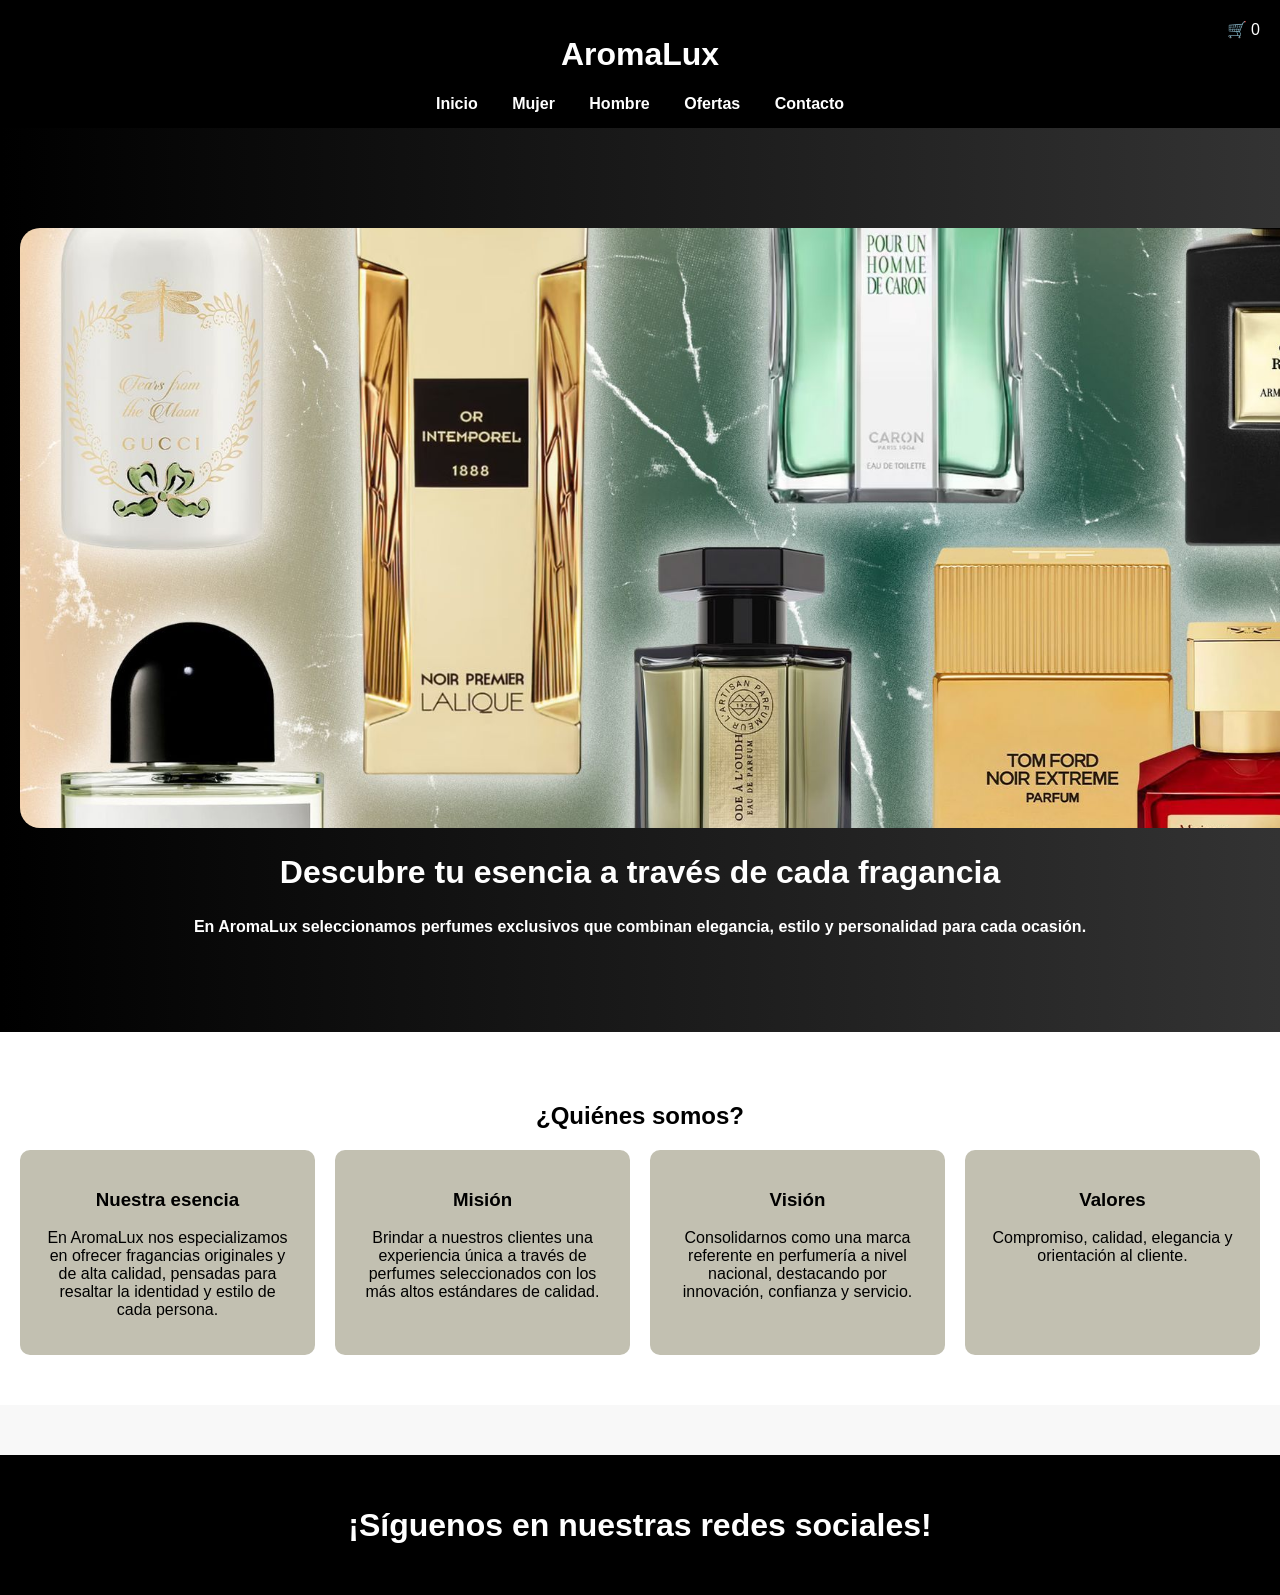
==== AromaLux/tienda de perfumes/index.html @ ab93cc00 "Merge branch 'main' of https://github.com/sotofusterpatrick-spec/Aromalux" ====
<!DOCTYPE html>
<html lang="es">
<head>
    <meta charset="UTF-8">
    <title>AromaLux</title>
    <link rel="stylesheet" href="css/estilos.css">
    <link rel="icon" href="img/Aroma.png">
</head>
<body>

<header>
    <h1>AromaLux</h1>
    <div class="carrito">
    🛒 0
</div>
    <nav>
        <a href="index.html">Inicio</a>
        <a href="mujer.html">Mujer</a>
        <a href="hombre.html">Hombre</a>
        <a href="ofertas.html">Ofertas</a>
        <a href="contacto.html">Contacto</a>
    </nav>
</header>

<!-- PRESENTACIÓN PRINCIPAL -->
<section class="inicio">
      <div class="imagenbanner">
        <div class="slides">
        <img src="img/portada1.png">
        <img src="img/portada2.png">
    </div>
    </div>

    <h2>Descubre tu esencia a través de cada fragancia</h2>
    <p><b>En AromaLux seleccionamos perfumes exclusivos que combinan elegancia, estilo y personalidad para cada ocasión.</b></p>

   
</section>


<!-- SOBRE NOSOTROS -->
<section class="sobre-nosotros">
    <h2>¿Quiénes somos?</h2>

    <div class="info-grid">
        <div class="info-box">
            <h3>Nuestra esencia</h3>
            <p>En AromaLux nos especializamos en ofrecer fragancias originales y de alta calidad, pensadas para resaltar la identidad y estilo de cada persona.</p>
        </div>

        <div class="info-box">
            <h3>Misión</h3>
            <p>Brindar a nuestros clientes una experiencia única a través de perfumes seleccionados con los más altos estándares de calidad.</p>
        </div>

        <div class="info-box">
            <h3>Visión</h3>
            <p>Consolidarnos como una marca referente en perfumería a nivel nacional, destacando por innovación, confianza y servicio.</p>
        </div>

        <div class="info-box">
            <h3>Valores</h3>
            <p>Compromiso, calidad, elegancia y orientación al cliente.</p>
        </div>
    </div>
</section>

<footer>
    <h1>¡Síguenos en nuestras redes sociales!</h1>
</footer>

</body>
</html>
---- AromaLux/tienda de perfumes/css/estilos.css ----
/* RESET BÁSICO */
body {
    margin: 0;
    font-family: Arial, sans-serif;
    background-color: #f8f8f8;
}

/* HEADER */
header {
    background: black;
    color: white;
    text-align: center;
    padding: 15px;
}

nav a {
    color: white;
    margin: 0 15px;
    text-decoration: none;
    font-weight: bold;
}

nav a:hover {
    color: white;
}

/* SECCIÓN INICIO (TODAS LAS PÁGINAS) */
.inicio {
    background: linear-gradient(to right, black, #333);
    color: white;
    text-align: center;
    padding: 80px 20px;
}

.inicio h2 {
    font-size: 32px;
}

.imagenbanner img {
    width: 250px;
    margin-top: 20px;
    border-radius: 20px;
}

.slides {
    display: flex;
    width: 300%; /* para 3 imágenes */
    animation: slide 12s infinite;
}

.slides img {
    width: 100%;
    height: 600px; /* para agrandar imagenes */
    object-fit: cover;
}

@keyframes slide {
    0% { transform: translateX(0); }
    30% { transform: translateX(0); }

    33% { transform: translateX(-33.33%); }
    63% { transform: translateX(-33.33%); }

    66% { transform: translateX(-66.66%); }
    96% { transform: translateX(-66.66%); }

    100% { transform: translateX(0); }
}

/* PRODUCTOS */
.productos {
    background: white;
    display: flex;
    justify-content: center;
    gap: 25px;
    padding: 40px;
    flex-wrap: wrap;
}

.producto {
    background: white;
    padding: 15px;
    width: 220px;
    text-align: center;
    border-radius: 12px;
    box-shadow: 0 4px 10px rgba(0,0,0,0.1);
    transition: 0.3s;
}

.producto h3 {
    font-size: 14px;
    font-weight: 600;
    line-height: 0.9;

    height: 40px;        
    overflow: hidden;   
}


.producto img {
    width: 100%;
    border-radius: 10px;
     height: 200px;
    object-fit: contain;
}

.producto:hover {
    transform: translateY(-8px);
}

.producto img {
    width: 100%;
    border-radius: 10px;
     height: 200px;
    object-fit: contain;
}

.producto h3 {
    margin: 10px 0;
}

.producto p {
    font-weight: bold;
    color: #333;
}

.producto button {
    background: black;
    color: white;
    padding: 10px;
    border: none;
    border-radius: 8px;
    cursor: pointer;
    font-weight: bold;
}
.producto:hover button {
    background: rgb(110, 110, 110);
    color: white;
}

/* CONTACTO */
.contacto {
    text-align: center;
    padding: 10px;
    font-size: 18px;
}

/* FORMULARIO */
.formulario {
    max-width: 500px;
    margin: 20px auto;
    text-align: center;
}

.formulario form {
    display: flex;
    flex-direction: column;
    gap: 15px;
}

.formulario input,
.formulario select,
.formulario textarea {
    padding: 12px;
    border: 1px solid #ccc;
    border-radius: px;
}

.formulario button {
    background: black;
    color: white;
    padding: 12px;
    border: none;
    border-radius: 8px;
    cursor: pointer;
    font-weight: bold;
}

.formulario button:hover {
    background: white;
    color: black;
}

/* Contac */

.contactanosimagen img{
    width: 320px;
    margin-top: 20px;
    border-radius: 10px;
}

/* SOBRE NOSOTROS */
.sobre-nosotros {
    padding: 50px 20px;
    text-align: center;
    background: white;
}

.info-grid {
    display: grid;
    grid-template-columns: repeat(auto-fit, minmax(200px, 1fr));
    gap: 20px;
}

.info-box {
    background: rgb(194, 192, 177);
    padding: 20px;
    border-radius: 10px;
    transition: 0.3s;
}

.info-box:hover {
    transform: scale(1.05);
}

/* FOOTER */
footer {
    background: black;
    color: white;
    text-align: center;
    padding: 30px 20px;
    margin-top: 50px;
}

.footer-content {
    display: flex;
    justify-content: center;
    gap: 60px;
    margin-bottom: 20px;
    flex-wrap: wrap;
}

.footer-nav, .footer-social {
    text-align: center;
}

.footer-nav h3, .footer-social h3 {
    margin-top: 0;
    margin-bottom: 15px;
    font-size: 18px;
    text-transform: uppercase;
    letter-spacing: 1px;
}

.footer-nav nav {
    display: flex;
    flex-direction: column;
    gap: 8px;
}

.footer-nav a, .social-links a {
    color: #ddd;
    text-decoration: none;
    font-size: 14px;
    transition: 0.3s;
}

.footer-nav a:hover, .social-links a:hover {
    color: #ffd700;
    text-decoration: underline;
}

.social-links {
    display: flex;
    gap: 20px;
    justify-content: center;
    flex-wrap: wrap;
}

.social-links a {
    display: inline-block;
    padding: 8px 15px;
    background: #333;
    border-radius: 5px;
    font-size: 13px;
    font-weight: bold;
}

.social-links a:hover {
    background: #555;
}

footer p {
    font-size: 12px;
    color: #999;
    margin: 0;
}
.carrito {
    position: fixed;
    top: 20px;
    right: 20px;
}
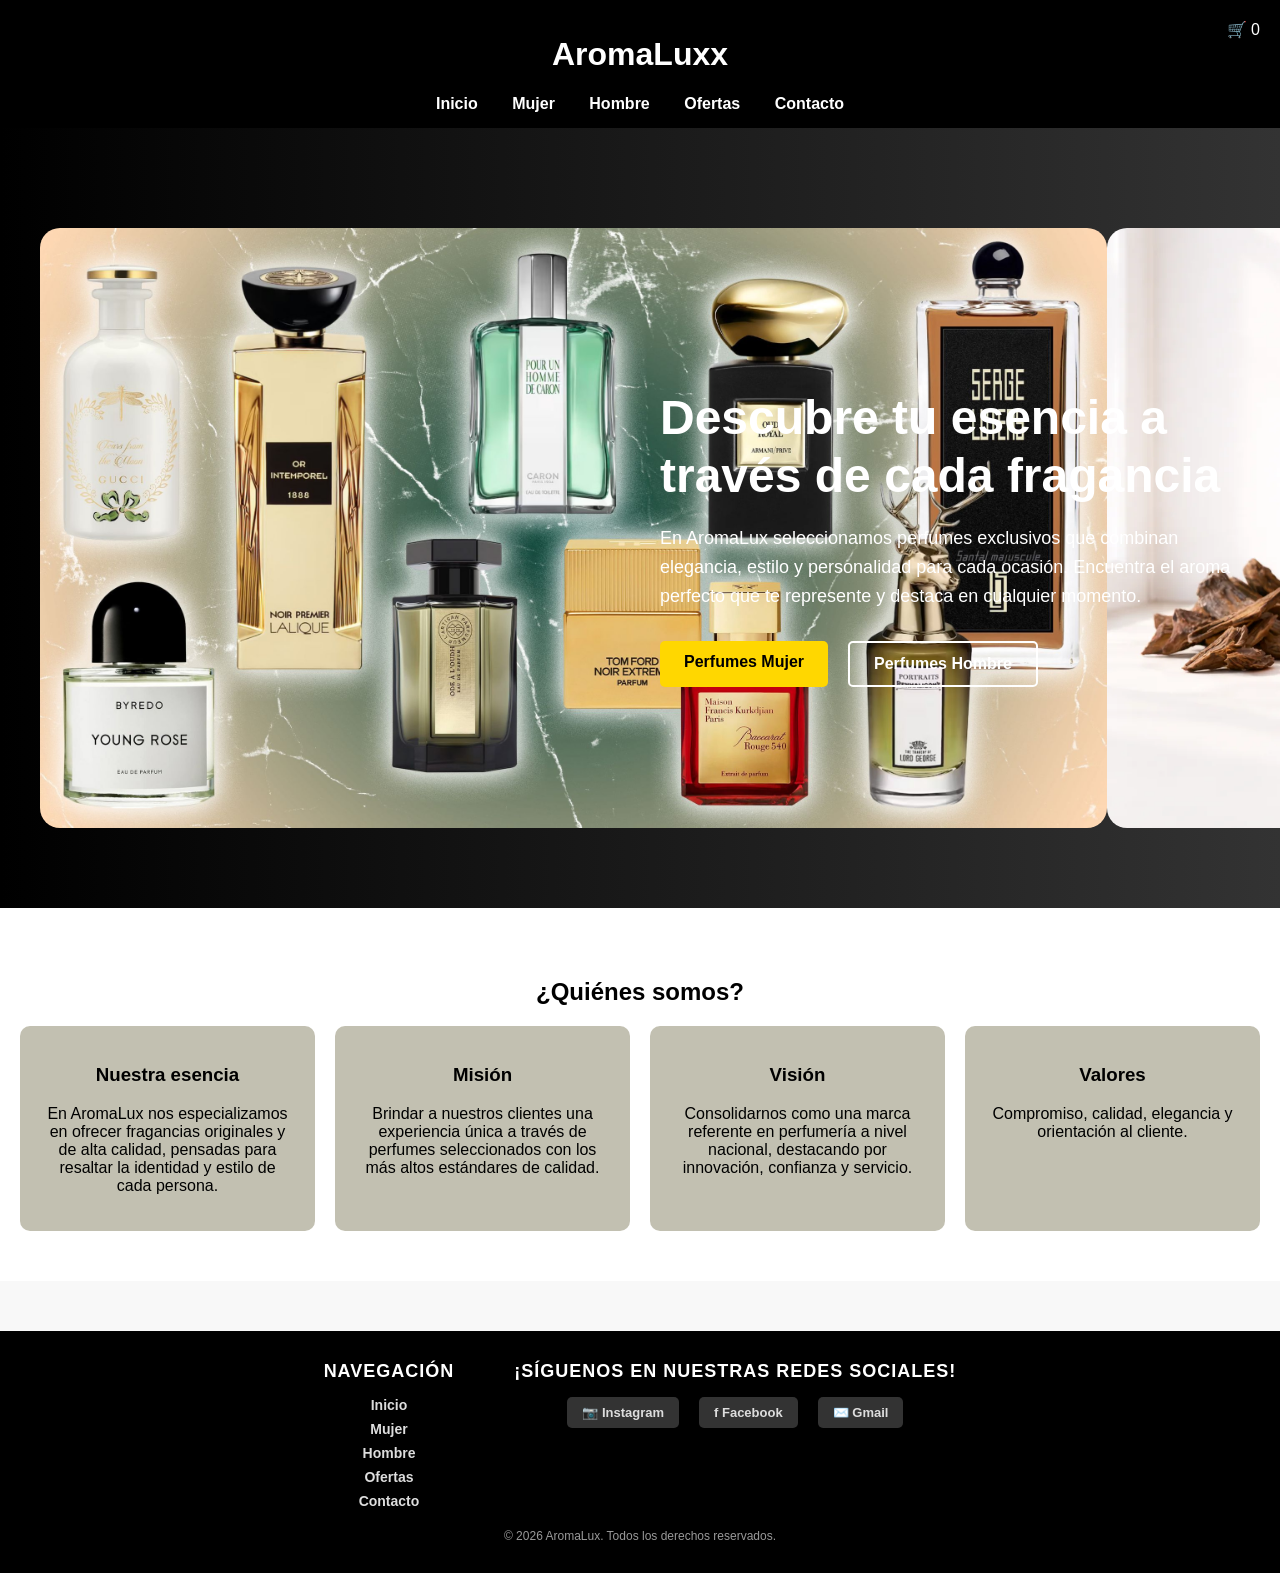
==== commit 53738338: "Mejorar sección inicio: agregar layout hero con botones y hacer responsive" ====
--- a/AromaLux/tienda de perfumes/index.html
+++ b/AromaLux/tienda de perfumes/index.html
@@ -9,7 +9,7 @@
 <body>
 
 <header>
-    <h1>AromaLux</h1>
+    <h1>AromaLuxx</h1>
     <div class="carrito">
     🛒 0
 </div>
@@ -24,17 +24,24 @@
 
 <!-- PRESENTACIÓN PRINCIPAL -->
 <section class="inicio">
-      <div class="imagenbanner">
-        <div class="slides">
-        <img src="img/portada1.png">
-        <img src="img/portada2.png">
+    <div class="hero-content">
+        <div class="imagenbanner">
+            <div class="slides">
+                <img src="img/portada1.png" alt="Perfumes exclusivos para mujer">
+                <img src="img/portada2.png" alt="Fragancias de alta calidad">
+                <img src="img/portada3.png" alt="AromaLux perfumes premium">
+            </div>
+        </div>
+
+        <div class="hero-text">
+            <h1>Descubre tu esencia a través de cada fragancia</h1>
+            <p>En AromaLux seleccionamos perfumes exclusivos que combinan elegancia, estilo y personalidad para cada ocasión. Encuentra el aroma perfecto que te represente y destaca en cualquier momento.</p>
+            <div class="hero-buttons">
+                <a href="mujer.html" class="btn-primary">Perfumes Mujer</a>
+                <a href="hombre.html" class="btn-secondary">Perfumes Hombre</a>
+            </div>
+        </div>
     </div>
-    </div>
-
-    <h2>Descubre tu esencia a través de cada fragancia</h2>
-    <p><b>En AromaLux seleccionamos perfumes exclusivos que combinan elegancia, estilo y personalidad para cada ocasión.</b></p>
-
-   
 </section>
 
 
@@ -66,7 +73,28 @@
 </section>
 
 <footer>
-    <h1>¡Síguenos en nuestras redes sociales!</h1>
+    <div class="footer-content">
+        <div class="footer-nav">
+            <h3>Navegación</h3>
+            <nav>
+                <a href="index.html">Inicio</a>
+                <a href="mujer.html">Mujer</a>
+                <a href="hombre.html">Hombre</a>
+                <a href="ofertas.html">Ofertas</a>
+                <a href="contacto.html">Contacto</a>
+            </nav>
+        </div>
+
+        <div class="footer-social">
+            <h3>¡Síguenos en nuestras redes sociales!</h3>
+            <div class="social-links">
+                <a href="https://www.instagram.com" target="_blank" title="Instagram">📷 Instagram</a>
+                <a href="https://www.facebook.com" target="_blank" title="Facebook">f Facebook</a>
+                <a href="mailto:contacto@aromalux.com" title="Email">✉️ Gmail</a>
+            </div>
+        </div>
+    </div>
+    <p>&copy; 2026 AromaLux. Todos los derechos reservados.</p>
 </footer>
 
 </body>
--- a/AromaLux/tienda de perfumes/css/estilos.css
+++ b/AromaLux/tienda de perfumes/css/estilos.css
@@ -28,12 +28,21 @@
 .inicio {
     background: linear-gradient(to right, black, #333);
     color: white;
-    text-align: center;
     padding: 80px 20px;
 }
 
-.inicio h2 {
-    font-size: 32px;
+.hero-content {
+    display: flex;
+    align-items: center;
+    justify-content: space-between;
+    max-width: 1200px;
+    margin: 0 auto;
+    gap: 40px;
+}
+
+.imagenbanner {
+    flex: 1;
+    max-width: 50%;
 }
 
 .imagenbanner img {
@@ -65,6 +74,80 @@
     96% { transform: translateX(-66.66%); }
 
     100% { transform: translateX(0); }
+}
+
+.hero-text {
+    flex: 1;
+    text-align: left;
+}
+
+.hero-text h1 {
+    font-size: 48px;
+    margin-bottom: 20px;
+    line-height: 1.2;
+}
+
+.hero-text p {
+    font-size: 18px;
+    line-height: 1.6;
+    margin-bottom: 30px;
+}
+
+.hero-buttons {
+    display: flex;
+    gap: 20px;
+}
+
+.btn-primary, .btn-secondary {
+    padding: 12px 24px;
+    text-decoration: none;
+    border-radius: 5px;
+    font-weight: bold;
+    transition: 0.3s;
+    display: inline-block;
+}
+
+.btn-primary {
+    background: #ffd700;
+    color: black;
+}
+
+.btn-primary:hover {
+    background: #ffed4e;
+    transform: translateY(-2px);
+}
+
+.btn-secondary {
+    background: transparent;
+    color: white;
+    border: 2px solid white;
+}
+
+.btn-secondary:hover {
+    background: white;
+    color: black;
+    transform: translateY(-2px);
+}
+
+/* Responsive */
+@media (max-width: 768px) {
+    .hero-content {
+        flex-direction: column;
+        text-align: center;
+    }
+    .imagenbanner {
+        max-width: 100%;
+    }
+    .hero-text {
+        text-align: center;
+    }
+    .hero-text h1 {
+        font-size: 36px;
+    }
+    .hero-buttons {
+        justify-content: center;
+        flex-wrap: wrap;
+    }
 }
 
 /* PRODUCTOS */
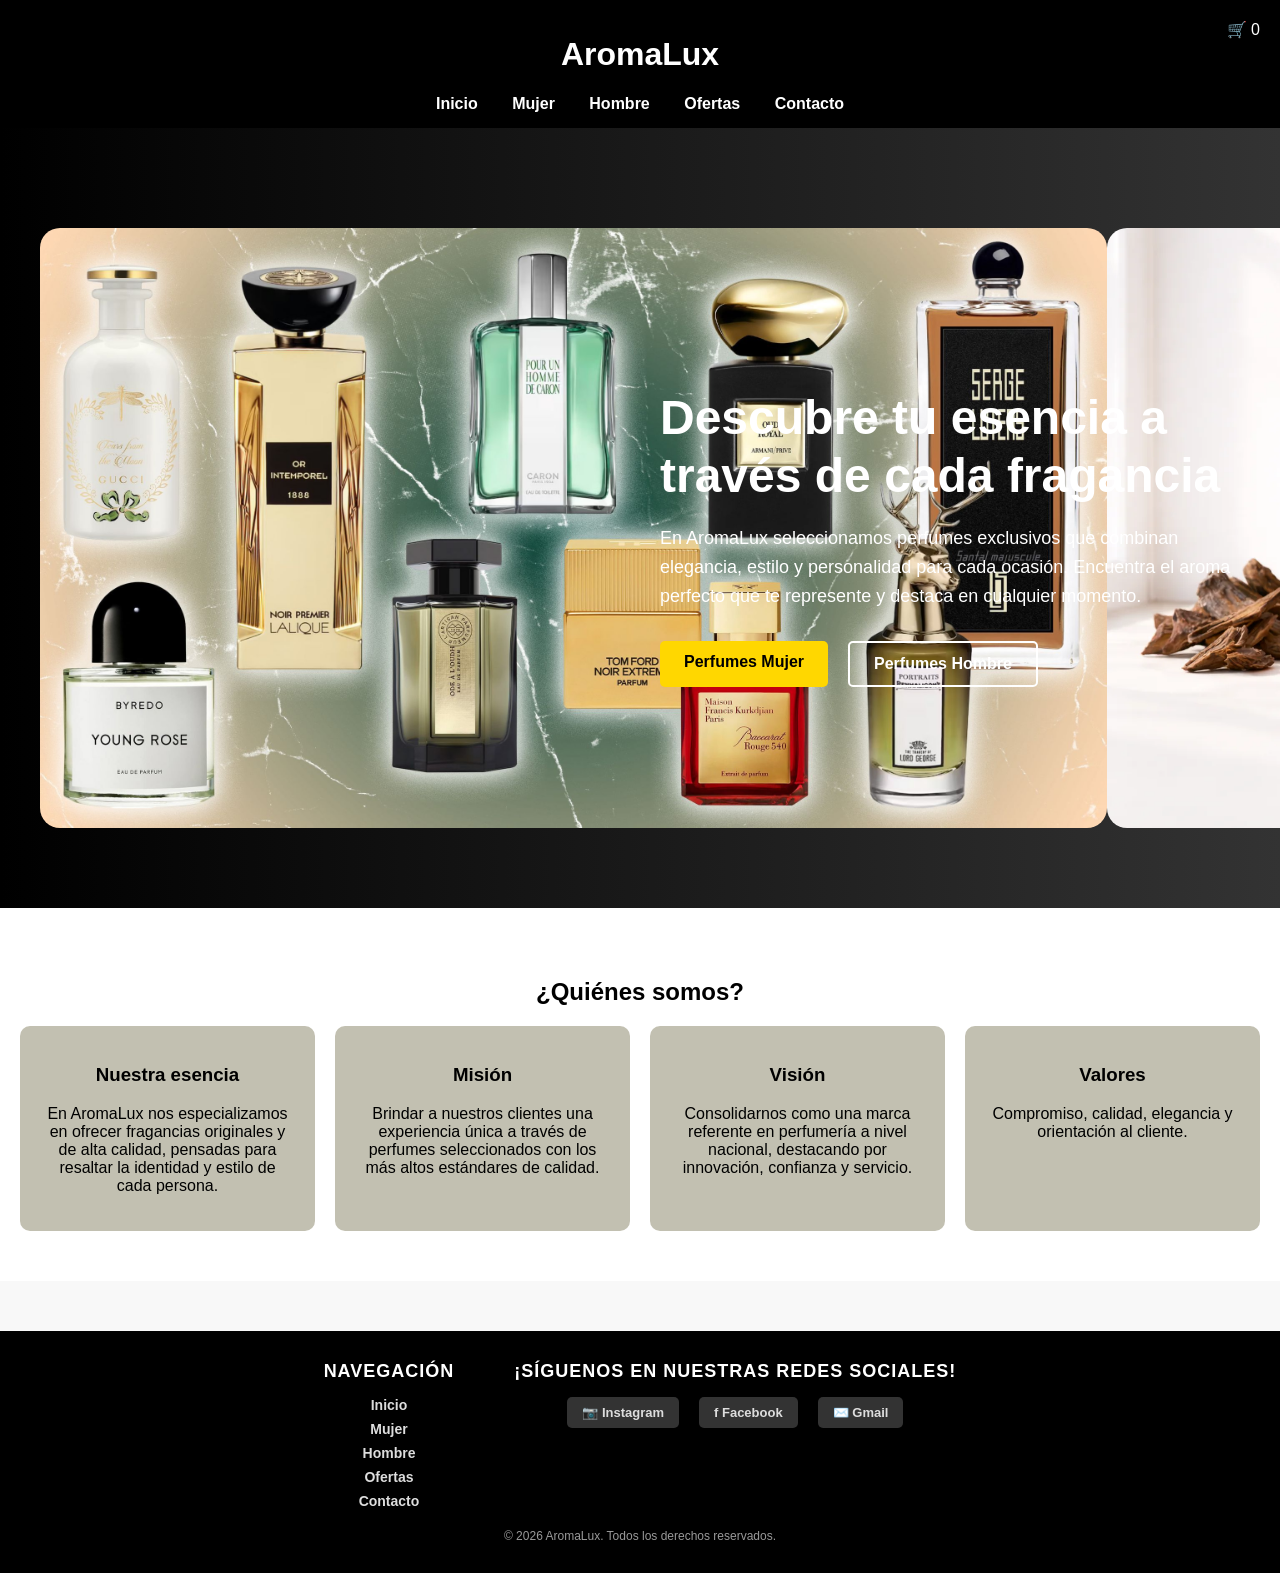
==== commit 8b13ecdf: "Merge branch 'main' of https://github.com/sotofusterpatrick-spec/Aromalux" ====
--- a/AromaLux/tienda de perfumes/index.html
+++ b/AromaLux/tienda de perfumes/index.html
@@ -9,7 +9,7 @@
 <body>
 
 <header>
-    <h1>AromaLuxx</h1>
+    <h1>AromaLux</h1>
     <div class="carrito">
     🛒 0
 </div>
--- a/AromaLux/tienda de perfumes/css/estilos.css
+++ b/AromaLux/tienda de perfumes/css/estilos.css
@@ -371,5 +371,15 @@
 .carrito {
     position: fixed;
     top: 20px;
-    right: 20px;
+    right: 20px;}
+
+    .categoria {
+    width: 100%;
+    text-align: left;
+    font-size: 24px;
+    margin: 40px 0 15px;
+    color: #111;
+    border-left: 6px solid #000;
+    padding-left: 12px;
+    font-weight: bold;
 }
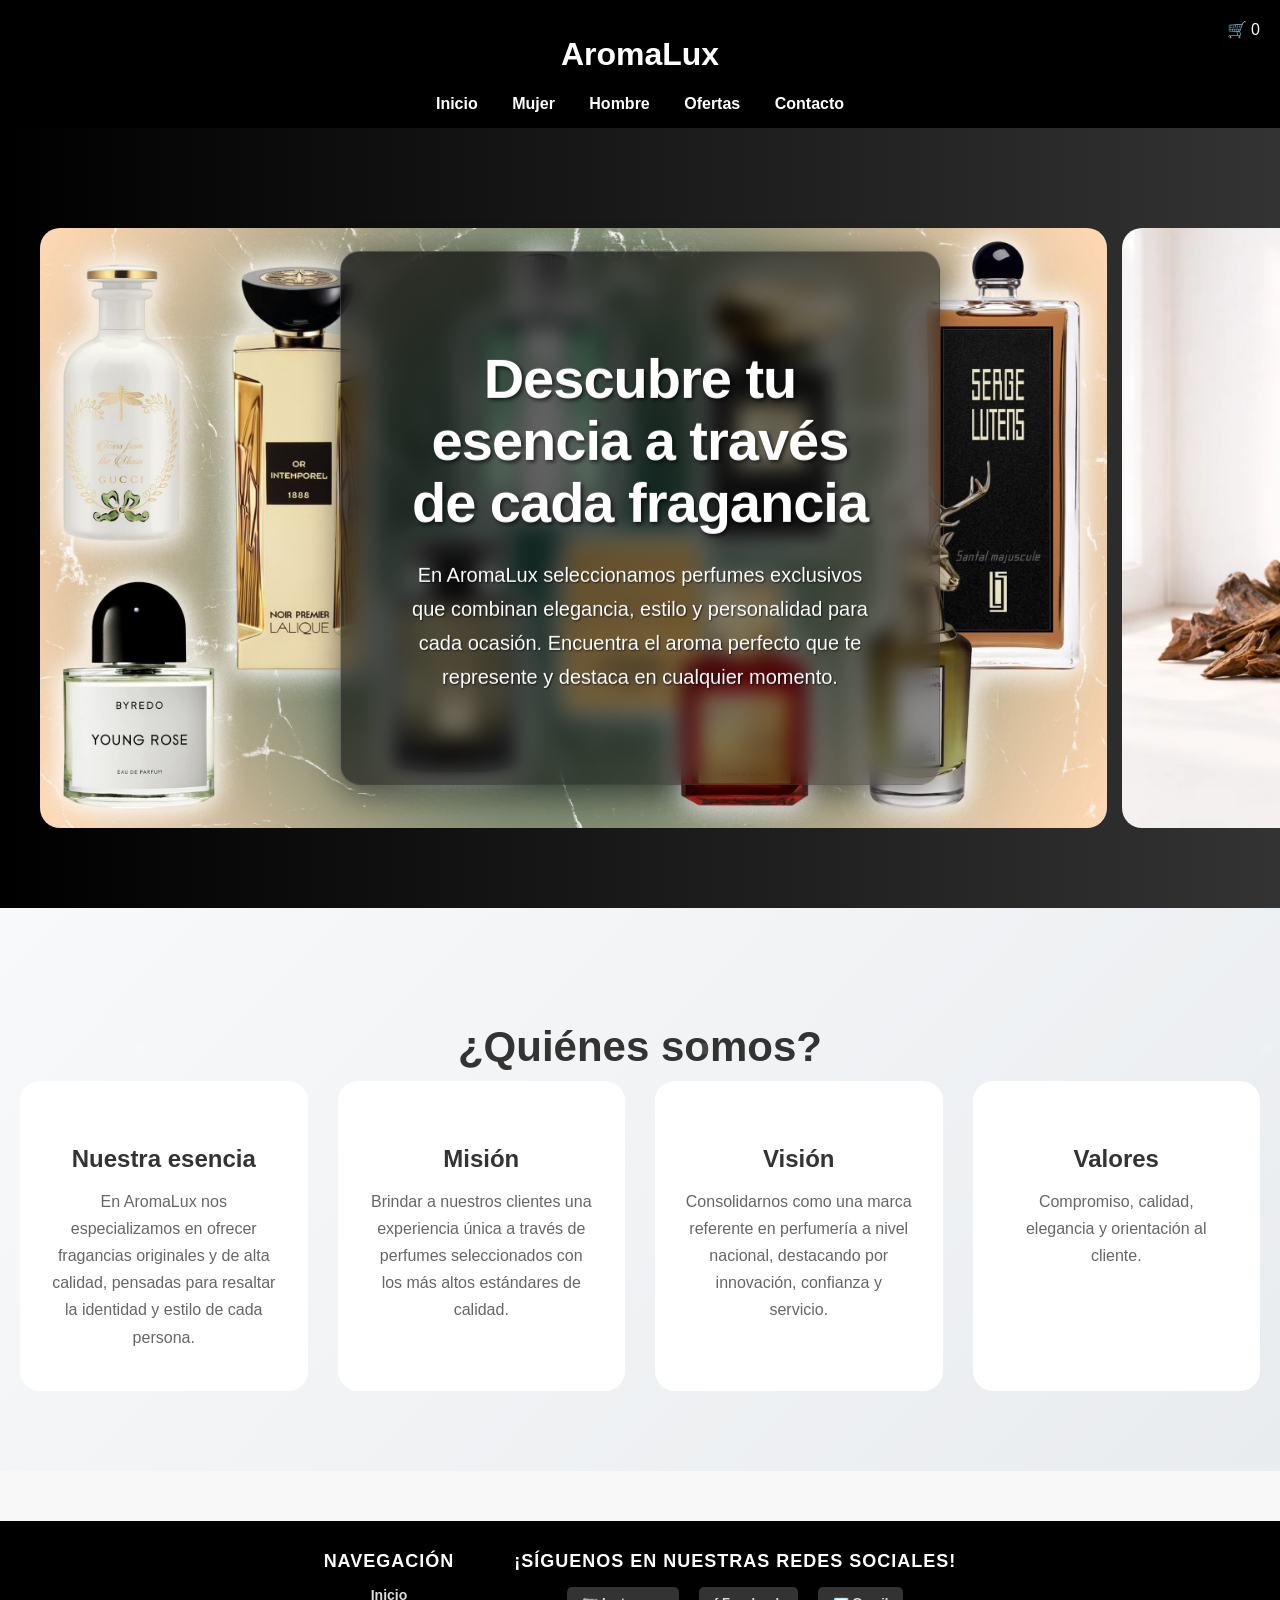
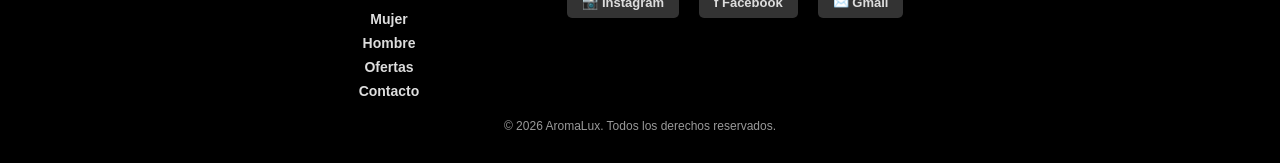
==== commit 4f4401f2: "patrick edicion" ====
--- a/AromaLux/tienda de perfumes/index.html
+++ b/AromaLux/tienda de perfumes/index.html
@@ -36,9 +36,6 @@
         <div class="hero-text">
             <h1>Descubre tu esencia a través de cada fragancia</h1>
             <p>En AromaLux seleccionamos perfumes exclusivos que combinan elegancia, estilo y personalidad para cada ocasión. Encuentra el aroma perfecto que te represente y destaca en cualquier momento.</p>
-            <div class="hero-buttons">
-                <a href="mujer.html" class="btn-primary">Perfumes Mujer</a>
-                <a href="hombre.html" class="btn-secondary">Perfumes Hombre</a>
             </div>
         </div>
     </div>
--- a/AromaLux/tienda de perfumes/css/estilos.css
+++ b/AromaLux/tienda de perfumes/css/estilos.css
@@ -31,18 +31,31 @@
     padding: 80px 20px;
 }
 
+.page-intro {
+    background: linear-gradient(to right, black, #333);
+    color: white;
+    text-align: center;
+    padding: 60px 20px;
+}
+
+.page-intro h2 {
+    font-size: 36px;
+    margin-bottom: 15px;
+}
+
+.page-intro p {
+    font-size: 18px;
+    line-height: 1.6;
+}
+
 .hero-content {
-    display: flex;
-    align-items: center;
-    justify-content: space-between;
+    position: relative;
     max-width: 1200px;
     margin: 0 auto;
-    gap: 40px;
 }
 
 .imagenbanner {
-    flex: 1;
-    max-width: 50%;
+    position: relative;
 }
 
 .imagenbanner img {
@@ -55,6 +68,7 @@
     display: flex;
     width: 300%; /* para 3 imágenes */
     animation: slide 12s infinite;
+    gap: 15px; /* separación entre imágenes */
 }
 
 .slides img {
@@ -77,76 +91,138 @@
 }
 
 .hero-text {
-    flex: 1;
-    text-align: left;
+    position: absolute;
+    top: 50%;
+    left: 50%;
+    transform: translate(-50%, -50%);
+    text-align: center;
+    color: white;
+    z-index: 2;
+    background: linear-gradient(135deg, rgba(0, 0, 0, 0.7), rgba(0, 0, 0, 0.4));
+    padding: 50px 60px;
+    border-radius: 20px;
+    max-width: 90%;
+    box-shadow: 0 8px 32px rgba(0,0,0,0.5);
+    backdrop-filter: blur(10px);
+    border: 1px solid rgba(255, 255, 255, 0.1);
 }
 
 .hero-text h1 {
-    font-size: 48px;
-    margin-bottom: 20px;
-    line-height: 1.2;
+    font-size: 56px;
+    margin-bottom: 25px;
+    line-height: 1.1;
+    font-weight: 700;
+    text-shadow: 2px 2px 4px rgba(0,0,0,0.7);
+    letter-spacing: -1px;
 }
 
 .hero-text p {
-    font-size: 18px;
-    line-height: 1.6;
-    margin-bottom: 30px;
+    font-size: 20px;
+    line-height: 1.7;
+    margin-bottom: 40px;
+    font-weight: 300;
+    text-shadow: 1px 1px 2px rgba(0,0,0,0.7);
+    max-width: 600px;
+    margin-left: auto;
+    margin-right: auto;
 }
 
 .hero-buttons {
     display: flex;
-    gap: 20px;
+    gap: 25px;
+    justify-content: center;
 }
 
 .btn-primary, .btn-secondary {
-    padding: 12px 24px;
+    padding: 15px 35px;
     text-decoration: none;
-    border-radius: 5px;
-    font-weight: bold;
-    transition: 0.3s;
-    display: inline-block;
+    border-radius: 50px;
+    font-weight: 600;
+    transition: all 0.3s ease;
+    font-size: 16px;
+    text-transform: uppercase;
+    letter-spacing: 1px;
+    box-shadow: 0 4px 15px rgba(0,0,0,0.3);
 }
 
 .btn-primary {
-    background: #ffd700;
-    color: black;
+    background: linear-gradient(45deg, #ffd700, #ffed4e);
+    color: #333;
+    border: 2px solid #ffd700;
 }
 
 .btn-primary:hover {
-    background: #ffed4e;
-    transform: translateY(-2px);
+    background: linear-gradient(45deg, #ffed4e, #ffd700);
+    transform: translateY(-3px);
+    box-shadow: 0 8px 25px rgba(255, 215, 0, 0.4);
 }
 
 .btn-secondary {
     background: transparent;
     color: white;
-    border: 2px solid white;
+    border: 2px solid rgba(255, 255, 255, 0.8);
 }
 
 .btn-secondary:hover {
-    background: white;
-    color: black;
-    transform: translateY(-2px);
+    background: rgba(255, 255, 255, 0.1);
+    border-color: white;
+    transform: translateY(-3px);
+    box-shadow: 0 8px 25px rgba(255, 255, 255, 0.2);
 }
 
 /* Responsive */
 @media (max-width: 768px) {
-    .hero-content {
+    .hero-text {
+        padding: 30px 40px;
+        max-width: 95%;
+    }
+    .hero-text h1 {
+        font-size: 42px;
+    }
+    .hero-text p {
+        font-size: 18px;
+    }
+    .hero-buttons {
         flex-direction: column;
-        text-align: center;
-    }
-    .imagenbanner {
-        max-width: 100%;
-    }
-    .hero-text {
-        text-align: center;
-    }
-    .hero-text h1 {
-        font-size: 36px;
-    }
-    .hero-buttons {
-        justify-content: center;
-        flex-wrap: wrap;
+        gap: 15px;
+    }
+    .btn-primary, .btn-secondary {
+        padding: 12px 30px;
+        font-size: 14px;
+    }
+}
+
+/* SECCIÓN PEQUEÑA */
+.section-small {
+    padding: 30px 20px;
+    text-align: center;
+    background: #f8f9fa;
+}
+
+.section-small h2 {
+    font-size: 28px;
+    margin-bottom: 10px;
+    color: #333;
+    font-weight: 600;
+}
+
+.section-small .section-subtitle {
+    font-size: 16px;
+    color: #666;
+    margin-bottom: 0;
+    font-style: italic;
+}
+
+/* Responsive sección pequeña */
+@media (max-width: 768px) {
+    .section-small {
+        padding: 20px 20px;
+    }
+    .section-small h2 {
+        font-size: 24px;
+    }
+    .section-small .section-subtitle {
+        font-size: 14px;
     }
 }
 
@@ -174,31 +250,8 @@
     font-size: 14px;
     font-weight: 600;
     line-height: 0.9;
-
     height: 40px;        
-    overflow: hidden;   
-}
-
-
-.producto img {
-    width: 100%;
-    border-radius: 10px;
-     height: 200px;
-    object-fit: contain;
-}
-
-.producto:hover {
-    transform: translateY(-8px);
-}
-
-.producto img {
-    width: 100%;
-    border-radius: 10px;
-     height: 200px;
-    object-fit: contain;
-}
-
-.producto h3 {
+    overflow: hidden;
     margin: 10px 0;
 }
 
@@ -246,7 +299,7 @@
 .formulario textarea {
     padding: 12px;
     border: 1px solid #ccc;
-    border-radius: px;
+    border-radius: 8px;
 }
 
 .formulario button {
@@ -274,27 +327,117 @@
 
 /* SOBRE NOSOTROS */
 .sobre-nosotros {
-    padding: 50px 20px;
-    text-align: center;
-    background: white;
+    padding: 80px 20px;
+    background: linear-gradient(135deg, #f8f9fa 0%, #e9ecef 100%);
+    position: relative;
+}
+
+.sobre-nosotros::before {
+    content: '';
+    position: absolute;
+    top: 0;
+    left: 0;
+    right: 0;
+    bottom: 0;
+    background: url('data:image/svg+xml,<svg xmlns="http://www.w3.org/2000/svg" viewBox="0 0 100 100"><defs><pattern id="grain" width="100" height="100" patternUnits="userSpaceOnUse"><circle cx="25" cy="25" r="1" fill="%23ffffff" opacity="0.1"/><circle cx="75" cy="75" r="1" fill="%23ffffff" opacity="0.1"/></pattern></defs><rect width="100" height="100" fill="url(%23grain)"/></svg>');
+    pointer-events: none;
+}
+
+.container {
+    max-width: 1200px;
+    margin: 0 auto;
+    position: relative;
+    z-index: 1;
+}
+
+.sobre-nosotros h2 {
+    font-size: 42px;
+    margin-bottom: 10px;
+    color: #333;
+    font-weight: 700;
+    text-align: center;
+}
+
+.section-subtitle {
+    font-size: 18px;
+    color: #666;
+    margin-bottom: 60px;
+    text-align: center;
+    font-style: italic;
 }
 
 .info-grid {
     display: grid;
-    grid-template-columns: repeat(auto-fit, minmax(200px, 1fr));
-    gap: 20px;
+    grid-template-columns: repeat(auto-fit, minmax(280px, 1fr));
+    gap: 30px;
 }
 
 .info-box {
-    background: rgb(194, 192, 177);
-    padding: 20px;
-    border-radius: 10px;
-    transition: 0.3s;
+    background: white;
+    padding: 40px 30px;
+    border-radius: 20px;
+    transition: all 0.3s ease;
+    text-align: center;
+    position: relative;
+    overflow: hidden;
+}
+
+.info-box::before {
+    content: '';
+    position: absolute;
+    top: 0;
+    left: 0;
+    right: 0;
+    height: 4px;
+    background: linear-gradient(90deg, #ffd700, #ffed4e);
+    transform: scaleX(0);
+    transition: transform 0.3s ease;
+}
+
+.info-box:hover::before {
+    transform: scaleX(1);
 }
 
 .info-box:hover {
-    transform: scale(1.05);
-}
+    transform: translateY(-10px);
+}
+
+.info-box h3 {
+    font-size: 24px;
+    margin-bottom: 15px;
+    color: #333;
+    font-weight: 600;
+    position: relative;
+}
+
+.info-box p {
+    color: #666;
+    line-height: 1.7;
+    font-size: 16px;
+    margin: 0;
+}
+
+/* Responsive sobre-nosotros */
+@media (max-width: 768px) {
+    .sobre-nosotros {
+        padding: 60px 20px;
+    }
+    .sobre-nosotros h2 {
+        font-size: 32px;
+    }
+    .section-subtitle {
+        font-size: 16px;
+        margin-bottom: 40px;
+    }
+    .info-grid {
+        grid-template-columns: 1fr;
+        gap: 20px;
+    }
+    .info-box {
+        padding: 30px 20px;
+    }
+}
+
 
 /* FOOTER */
 footer {
@@ -313,11 +456,11 @@
     flex-wrap: wrap;
 }
 
-.footer-nav, .footer-social {
-    text-align: center;
-}
-
-.footer-nav h3, .footer-social h3 {
+.footer-nav, .footer-social, .footer-legal {
+    text-align: center;
+}
+
+.footer-nav h3, .footer-social h3, .footer-legal h3 {
     margin-top: 0;
     margin-bottom: 15px;
     font-size: 18px;
@@ -325,20 +468,20 @@
     letter-spacing: 1px;
 }
 
-.footer-nav nav {
+.footer-nav nav, .footer-legal nav {
     display: flex;
     flex-direction: column;
     gap: 8px;
 }
 
-.footer-nav a, .social-links a {
+.footer-nav a, .social-links a, .footer-legal a {
     color: #ddd;
     text-decoration: none;
     font-size: 14px;
     transition: 0.3s;
 }
 
-.footer-nav a:hover, .social-links a:hover {
+.footer-nav a:hover, .social-links a:hover, .footer-legal a:hover {
     color: #ffd700;
     text-decoration: underline;
 }
@@ -362,6 +505,7 @@
 .social-links a:hover {
     background: #555;
 }
+
 
 footer p {
     font-size: 12px;
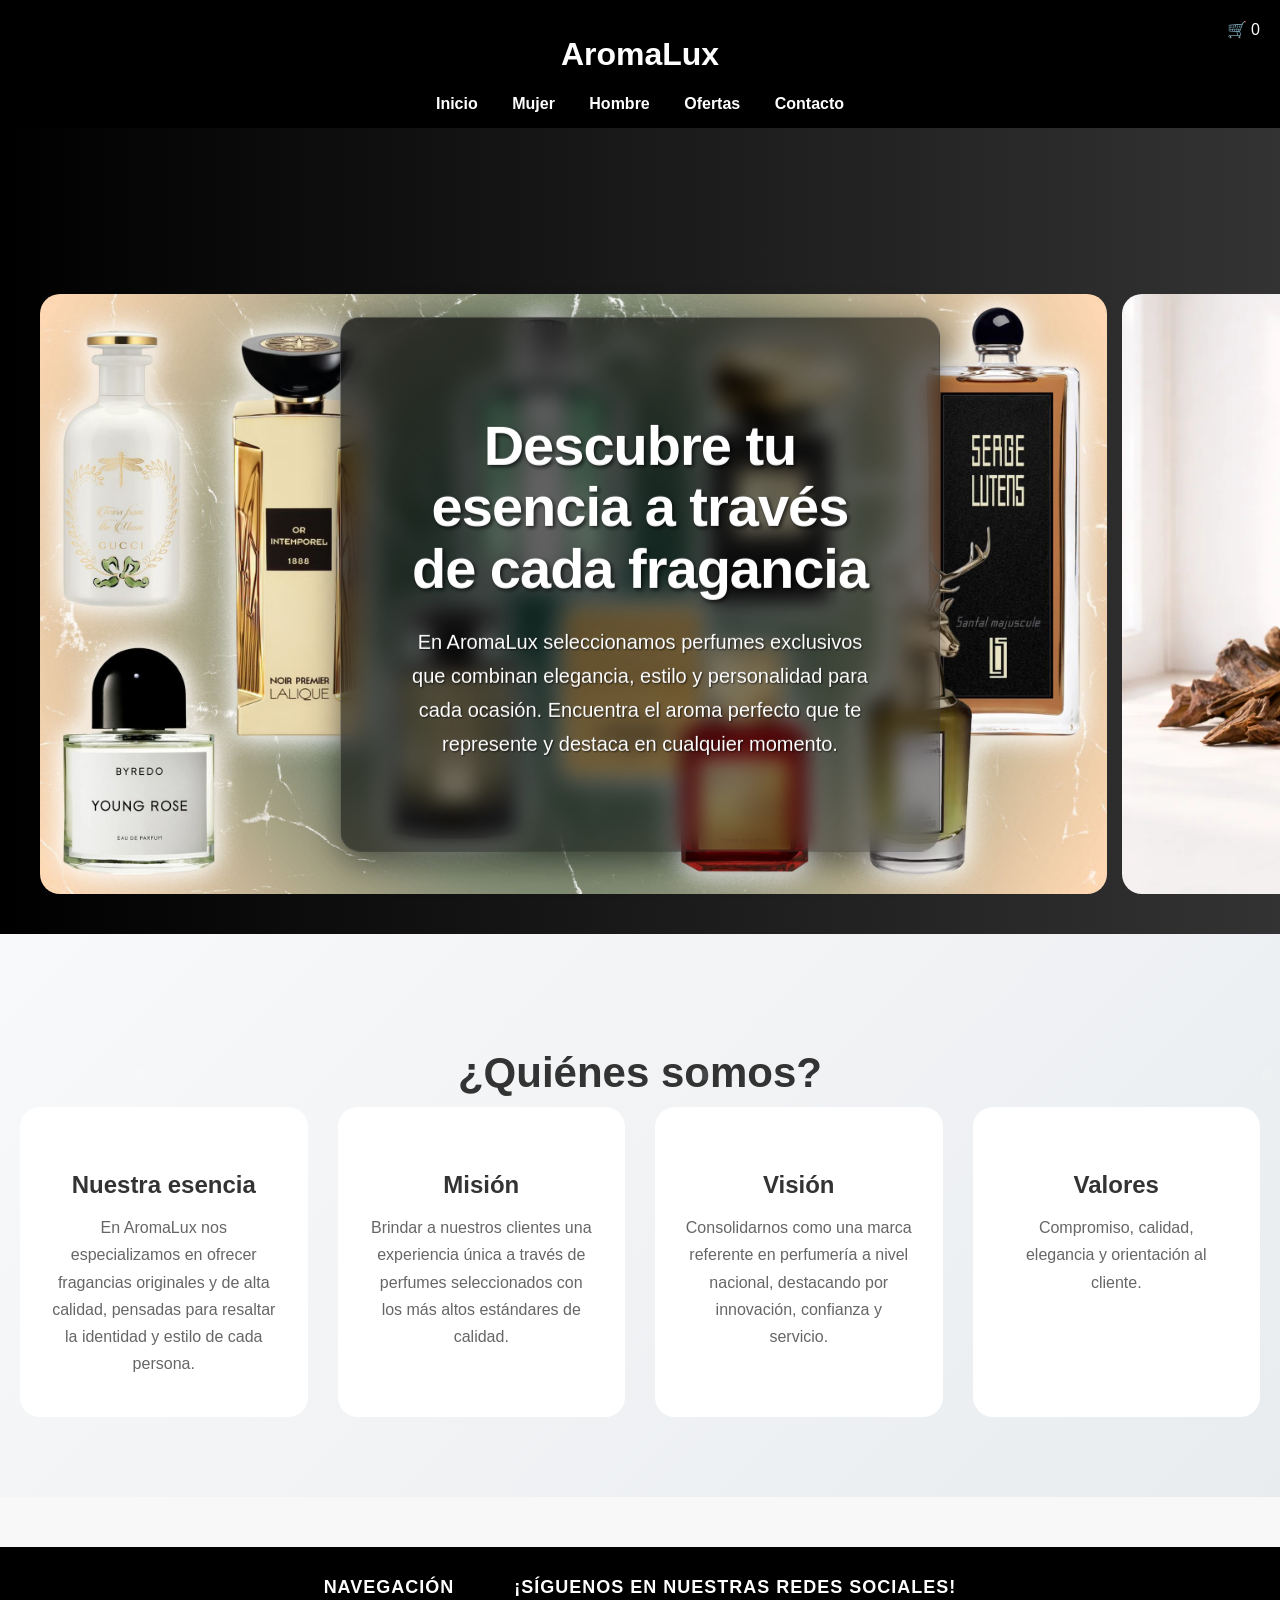
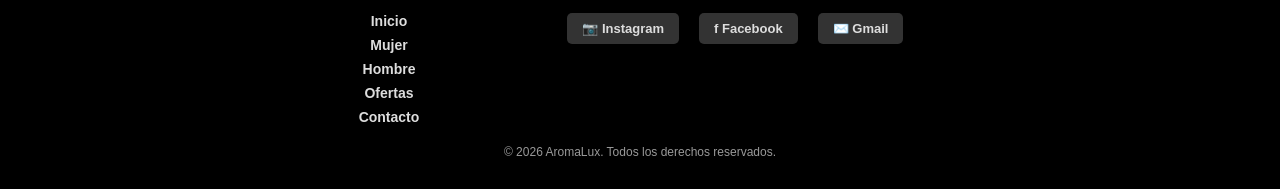
==== commit 9b4ddfe0: "Cambios con js" ====
--- a/AromaLux/tienda de perfumes/index.html
+++ b/AromaLux/tienda de perfumes/index.html
@@ -5,6 +5,7 @@
     <title>AromaLux</title>
     <link rel="stylesheet" href="css/estilos.css">
     <link rel="icon" href="img/Aroma.png">
+    <script src="script.js"></script>
 </head>
 <body>
 
@@ -12,6 +13,8 @@
     <h1>AromaLux</h1>
     <div class="carrito">
     🛒 0
+
+   
 </div>
     <nav>
         <a href="index.html">Inicio</a>
@@ -22,8 +25,14 @@
     </nav>
 </header>
 
+
 <!-- PRESENTACIÓN PRINCIPAL -->
 <section class="inicio">
+    
+    <div>
+    <h4 id="saludo"></h4>
+
+    </div>
     <div class="hero-content">
         <div class="imagenbanner">
             <div class="slides">
@@ -69,6 +78,7 @@
     </div>
 </section>
 
+
 <footer>
     <div class="footer-content">
         <div class="footer-nav">
@@ -93,6 +103,5 @@
     </div>
     <p>&copy; 2026 AromaLux. Todos los derechos reservados.</p>
 </footer>
-
 </body>
 </html>
--- a/AromaLux/tienda de perfumes/css/estilos.css
+++ b/AromaLux/tienda de perfumes/css/estilos.css
@@ -28,7 +28,7 @@
 .inicio {
     background: linear-gradient(to right, black, #333);
     color: white;
-    padding: 80px 20px;
+    padding: 40px 20px;
 }
 
 .page-intro {
@@ -258,6 +258,8 @@
 .producto p {
     font-weight: bold;
     color: #333;
+    text-align: center;
+    font-size: 20px;
 }
 
 .producto button {
@@ -526,4 +528,15 @@
     border-left: 6px solid #000;
     padding-left: 12px;
     font-weight: bold;
+}
+#saludo {
+    font-size: 25px;
+    color: #f8f8f8;
+    display: flex;
+    justify-content: center; 
+    align-items: center;
+        padding: 20px 20px;
+ 
+
+
 }
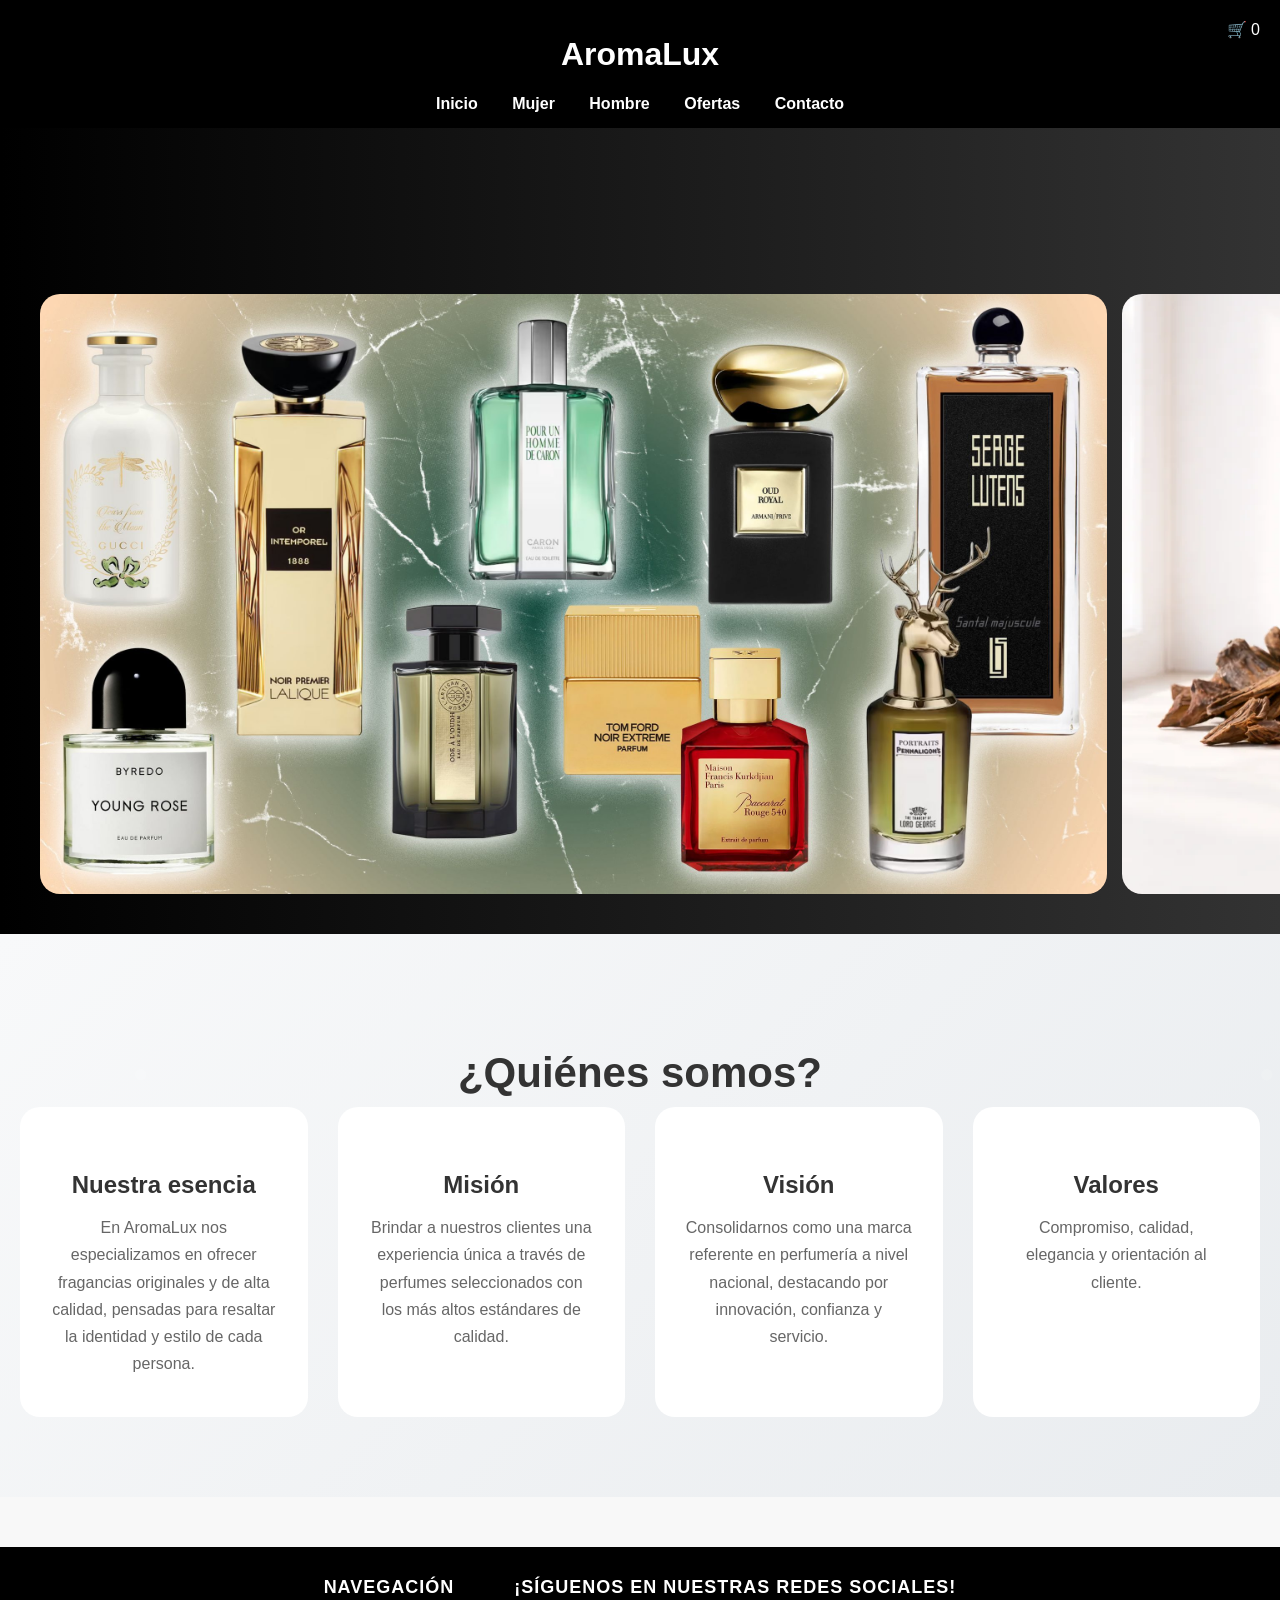
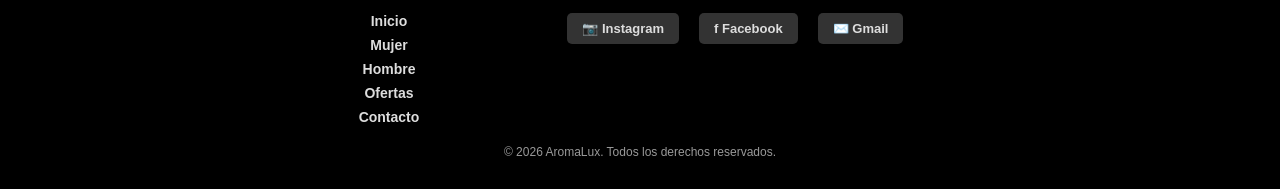
==== commit 7b376c5a: "cambio" ====
--- a/AromaLux/tienda de perfumes/index.html
+++ b/AromaLux/tienda de perfumes/index.html
@@ -42,11 +42,7 @@
             </div>
         </div>
 
-        <div class="hero-text">
-            <h1>Descubre tu esencia a través de cada fragancia</h1>
-            <p>En AromaLux seleccionamos perfumes exclusivos que combinan elegancia, estilo y personalidad para cada ocasión. Encuentra el aroma perfecto que te represente y destaca en cualquier momento.</p>
-            </div>
-        </div>
+        
     </div>
 </section>
 
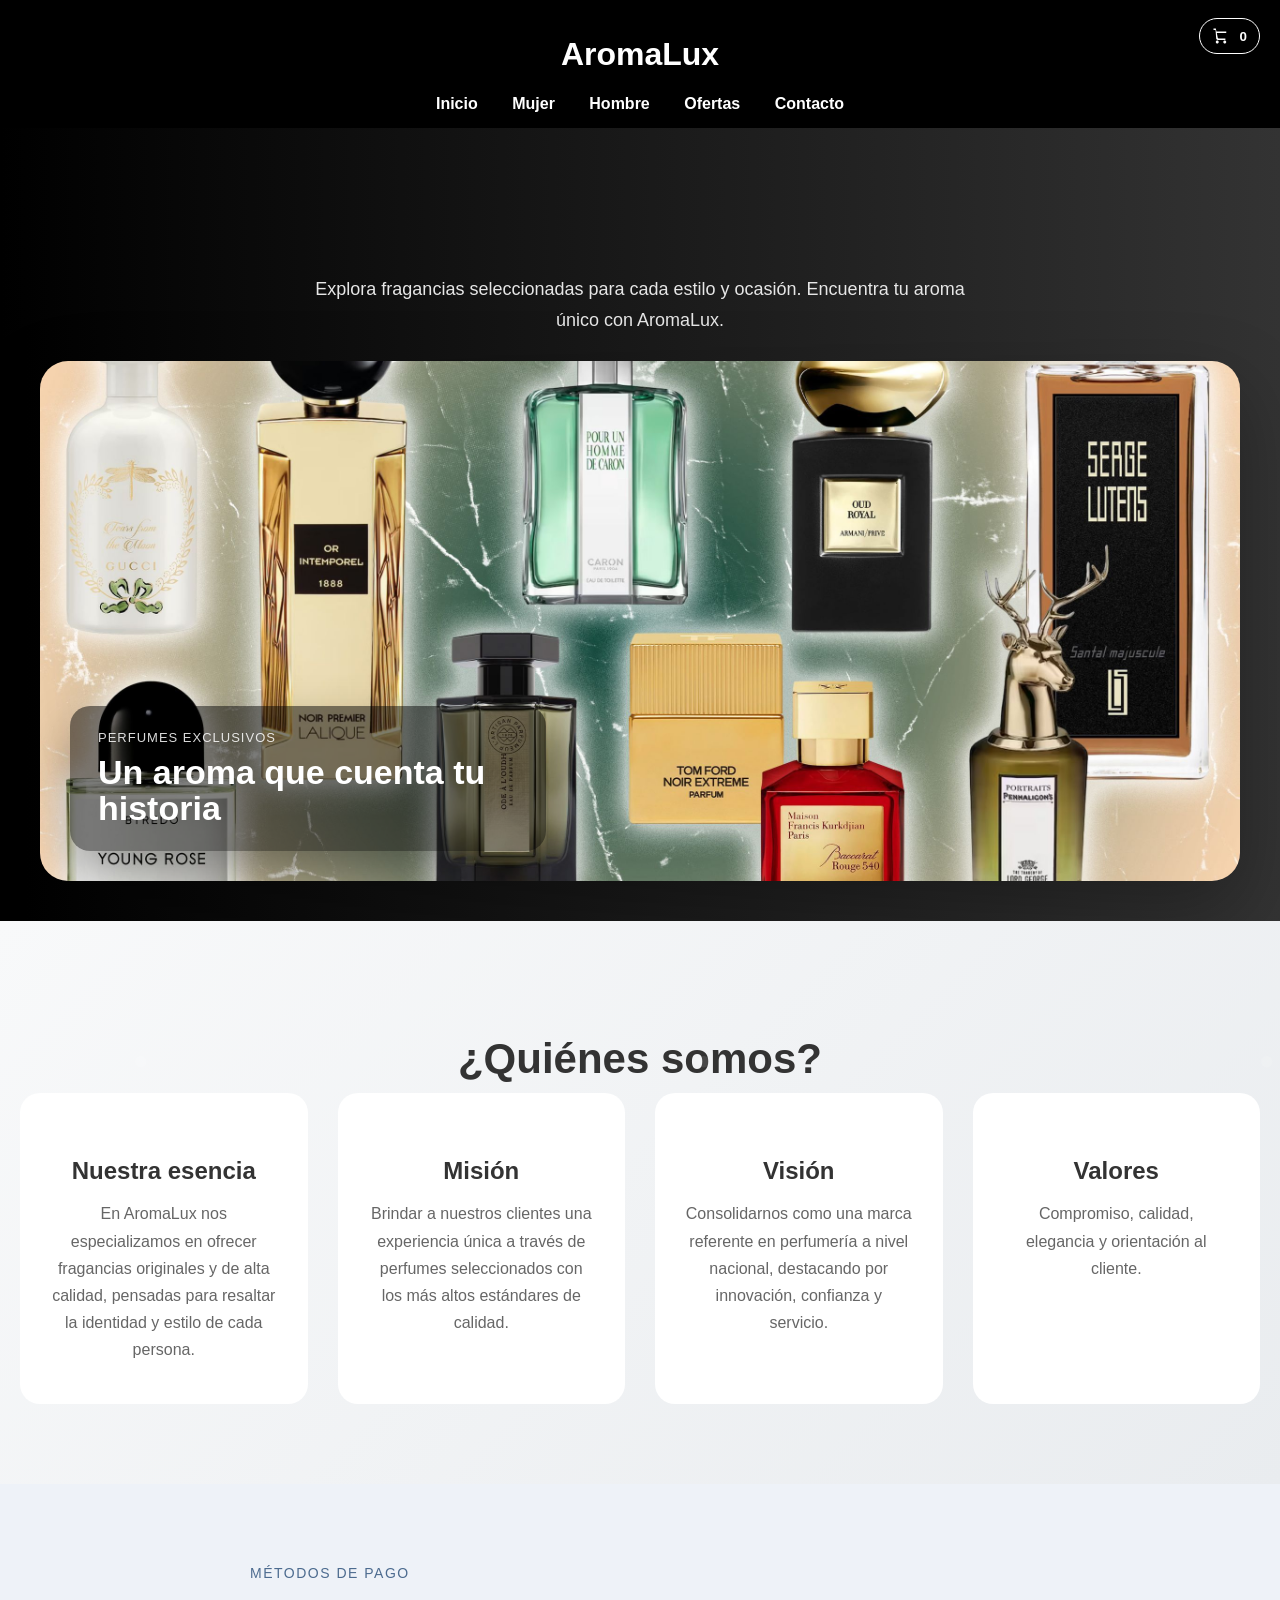
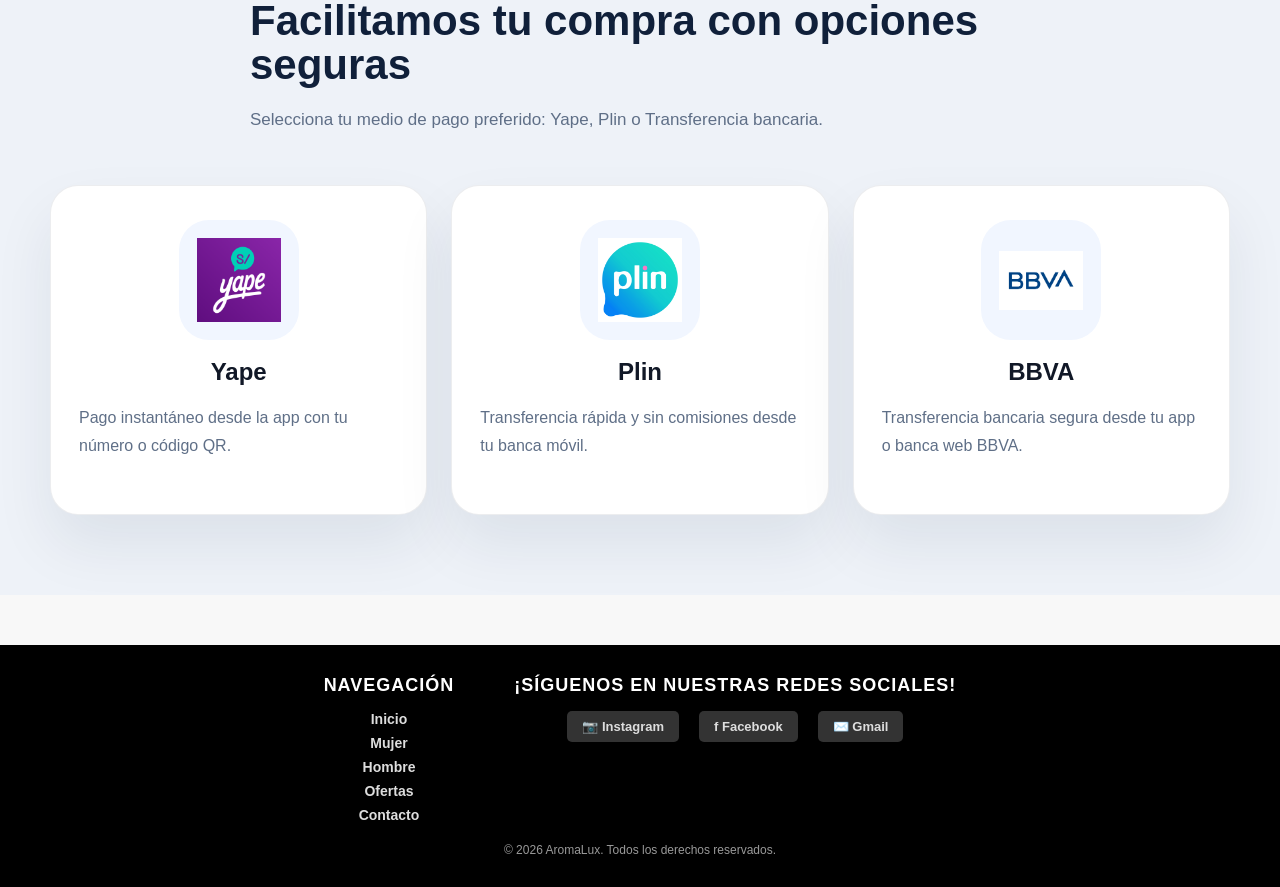
==== commit 2a27a6d7: "bancos" ====
--- a/AromaLux/tienda de perfumes/index.html
+++ b/AromaLux/tienda de perfumes/index.html
@@ -11,11 +11,17 @@
 
 <header>
     <h1>AromaLux</h1>
-    <div class="carrito">
-    🛒 0
-
-   
-</div>
+    <div class="cart-container">
+        <button type="button" class="cart-button" aria-label="Ver carrito">
+            <span class="cart-icon"></span>
+            <span class="cart-count">0</span>
+        </button>
+        <div class="cart-dropdown hidden">
+            <p class="cart-title">Tu carrito</p>
+            <div class="cart-items"></div>
+            <button type="button" class="clear-cart">Vaciar carrito</button>
+        </div>
+    </div>
     <nav>
         <a href="index.html">Inicio</a>
         <a href="mujer.html">Mujer</a>
@@ -28,10 +34,9 @@
 
 <!-- PRESENTACIÓN PRINCIPAL -->
 <section class="inicio">
-    
-    <div>
-    <h4 id="saludo"></h4>
-
+    <div class="inicio-intro">
+        <h4 id="saludo"></h4>
+        <p class="intro-copy">Explora fragancias seleccionadas para cada estilo y ocasión. Encuentra tu aroma único con AromaLux.</p>
     </div>
     <div class="hero-content">
         <div class="imagenbanner">
@@ -40,9 +45,11 @@
                 <img src="img/portada2.png" alt="Fragancias de alta calidad">
                 <img src="img/portada3.png" alt="AromaLux perfumes premium">
             </div>
+            <div class="carousel-caption">
+                <p>Perfumes exclusivos</p>
+                <h2>Un aroma que cuenta tu historia</h2>
+            </div>
         </div>
-
-        
     </div>
 </section>
 
@@ -74,6 +81,38 @@
     </div>
 </section>
 
+<section class="medios-pago">
+    <div class="medios-pago-inner">
+        <div class="medios-pago-header">
+            <span class="payment-label">Métodos de pago</span>
+            <h2>Facilitamos tu compra con opciones seguras</h2>
+            <p>Selecciona tu medio de pago preferido: Yape, Plin o Transferencia bancaria.</p>
+        </div>
+        <div class="payment-grid">
+            <article class="payment-card">
+                <div class="payment-icon">
+                    <img src="img/yape.png" alt="Logo Yape">
+                </div>
+                <h3>Yape</h3>
+                <p>Pago instantáneo desde la app con tu número o código QR.</p>
+            </article>
+            <article class="payment-card">
+                <div class="payment-icon">
+                    <img src="img/plin.png" alt="Logo Plin">
+                </div>
+                <h3>Plin</h3>
+                <p>Transferencia rápida y sin comisiones desde tu banca móvil.</p>
+            </article>
+            <article class="payment-card">
+                <div class="payment-icon">
+                    <img src="img/bbva.jpg" alt="Logo BBVA">
+                </div>
+                <h3>BBVA</h3>
+                <p>Transferencia bancaria segura desde tu app o banca web BBVA.</p>
+            </article>
+        </div>
+    </div>
+</section>
 
 <footer>
     <div class="footer-content">
--- a/AromaLux/tienda de perfumes/css/estilos.css
+++ b/AromaLux/tienda de perfumes/css/estilos.css
@@ -7,6 +7,7 @@
 
 /* HEADER */
 header {
+    position: relative;
     background: black;
     color: white;
     text-align: center;
@@ -54,27 +55,161 @@
     margin: 0 auto;
 }
 
+.inicio-intro {
+    max-width: 900px;
+    margin: 0 auto 25px;
+    text-align: center;
+}
+
+.intro-copy {
+    margin: 10px auto 0;
+    max-width: 680px;
+    color: #e6e6e6;
+    font-size: 18px;
+    line-height: 1.7;
+}
+
 .imagenbanner {
     position: relative;
-}
-
-.imagenbanner img {
-    width: 250px;
-    margin-top: 20px;
+    overflow: hidden;
+    border-radius: 28px;
+    box-shadow: 0 28px 75px rgba(0, 0, 0, 0.28);
+}
+
+.slides {
+    display: flex;
+    width: 300%;
+    animation: slide 12s infinite;
+}
+
+.slides img {
+    width: calc(100% / 3);
+    height: 520px;
+    object-fit: cover;
+    display: block;
+}
+
+.carousel-caption {
+    position: absolute;
+    left: 30px;
+    bottom: 30px;
+    max-width: 420px;
+    padding: 24px 28px;
+    background: rgba(0, 0, 0, 0.5);
     border-radius: 20px;
-}
-
-.slides {
-    display: flex;
-    width: 300%; /* para 3 imágenes */
-    animation: slide 12s infinite;
-    gap: 15px; /* separación entre imágenes */
-}
-
-.slides img {
-    width: 100%;
-    height: 600px; /* para agrandar imagenes */
-    object-fit: cover;
+    color: white;
+    box-shadow: 0 24px 50px rgba(0, 0, 0, 0.35);
+}
+
+.carousel-caption p {
+    margin: 0 0 10px;
+    text-transform: uppercase;
+    letter-spacing: 1px;
+    opacity: 0.85;
+    font-size: 13px;
+}
+
+.carousel-caption h2 {
+    margin: 0;
+    font-size: 34px;
+    line-height: 1.05;
+}
+
+.medios-pago {
+    padding: 80px 20px;
+    background: #eef2f8;
+}
+
+.medios-pago-inner {
+    max-width: 1180px;
+    margin: 0 auto;
+}
+
+.medios-pago-header {
+    max-width: 780px;
+    margin: 0 auto 50px;
+}
+
+.payment-label {
+    display: inline-block;
+    margin-bottom: 18px;
+    color: #4c6b8f;
+    font-size: 14px;
+    letter-spacing: 1.5px;
+    text-transform: uppercase;
+}
+
+.medios-pago-header h2 {
+    font-size: 42px;
+    margin: 0 0 18px;
+    color: #10203a;
+    line-height: 1.05;
+}
+
+.medios-pago-header p {
+    margin: 0;
+    font-size: 17px;
+    color: #5f6f87;
+    line-height: 1.8;
+}
+
+.payment-grid {
+    display: grid;
+    grid-template-columns: repeat(3, minmax(240px, 1fr));
+    gap: 24px;
+}
+
+.payment-card {
+    background: #ffffff;
+    border: 1px solid rgba(16, 32, 58, 0.08);
+    border-radius: 28px;
+    padding: 34px 28px;
+    box-shadow: 0 30px 60px rgba(16, 32, 58, 0.08);
+    display: flex;
+    flex-direction: column;
+    align-items: center;
+    gap: 18px;
+    min-height: 260px;
+}
+
+.payment-icon {
+    width: 120px;
+    height: 120px;
+    border-radius: 30px;
+    background: #f1f6ff;
+    display: grid;
+    place-items: center;
+}
+
+.payment-icon img {
+    width: 84px;
+    height: 84px;
+    object-fit: contain;
+}
+
+.payment-card h3 {
+    margin: 0;
+    font-size: 24px;
+    color: #111827;
+}
+
+.payment-card p {
+    margin: 0;
+    color: #5f6f87;
+    line-height: 1.75;
+    font-size: 16px;
+}
+
+@media (max-width: 960px) {
+    .payment-grid {
+        grid-template-columns: repeat(2, minmax(220px, 1fr));
+    }
+}
+
+@media (max-width: 680px) {
+    .payment-grid {
+        grid-template-columns: 1fr;
+    }
 }
 
 @keyframes slide {
@@ -88,108 +223,6 @@
     96% { transform: translateX(-66.66%); }
 
     100% { transform: translateX(0); }
-}
-
-.hero-text {
-    position: absolute;
-    top: 50%;
-    left: 50%;
-    transform: translate(-50%, -50%);
-    text-align: center;
-    color: white;
-    z-index: 2;
-    background: linear-gradient(135deg, rgba(0, 0, 0, 0.7), rgba(0, 0, 0, 0.4));
-    padding: 50px 60px;
-    border-radius: 20px;
-    max-width: 90%;
-    box-shadow: 0 8px 32px rgba(0,0,0,0.5);
-    backdrop-filter: blur(10px);
-    border: 1px solid rgba(255, 255, 255, 0.1);
-}
-
-.hero-text h1 {
-    font-size: 56px;
-    margin-bottom: 25px;
-    line-height: 1.1;
-    font-weight: 700;
-    text-shadow: 2px 2px 4px rgba(0,0,0,0.7);
-    letter-spacing: -1px;
-}
-
-.hero-text p {
-    font-size: 20px;
-    line-height: 1.7;
-    margin-bottom: 40px;
-    font-weight: 300;
-    text-shadow: 1px 1px 2px rgba(0,0,0,0.7);
-    max-width: 600px;
-    margin-left: auto;
-    margin-right: auto;
-}
-
-.hero-buttons {
-    display: flex;
-    gap: 25px;
-    justify-content: center;
-}
-
-.btn-primary, .btn-secondary {
-    padding: 15px 35px;
-    text-decoration: none;
-    border-radius: 50px;
-    font-weight: 600;
-    transition: all 0.3s ease;
-    font-size: 16px;
-    text-transform: uppercase;
-    letter-spacing: 1px;
-    box-shadow: 0 4px 15px rgba(0,0,0,0.3);
-}
-
-.btn-primary {
-    background: linear-gradient(45deg, #ffd700, #ffed4e);
-    color: #333;
-    border: 2px solid #ffd700;
-}
-
-.btn-primary:hover {
-    background: linear-gradient(45deg, #ffed4e, #ffd700);
-    transform: translateY(-3px);
-    box-shadow: 0 8px 25px rgba(255, 215, 0, 0.4);
-}
-
-.btn-secondary {
-    background: transparent;
-    color: white;
-    border: 2px solid rgba(255, 255, 255, 0.8);
-}
-
-.btn-secondary:hover {
-    background: rgba(255, 255, 255, 0.1);
-    border-color: white;
-    transform: translateY(-3px);
-    box-shadow: 0 8px 25px rgba(255, 255, 255, 0.2);
-}
-
-/* Responsive */
-@media (max-width: 768px) {
-    .hero-text {
-        padding: 30px 40px;
-        max-width: 95%;
-    }
-    .hero-text h1 {
-        font-size: 42px;
-    }
-    .hero-text p {
-        font-size: 18px;
-    }
-    .hero-buttons {
-        flex-direction: column;
-        gap: 15px;
-    }
-    .btn-primary, .btn-secondary {
-        padding: 12px 30px;
-        font-size: 14px;
-    }
 }
 
 /* SECCIÓN PEQUEÑA */
@@ -509,15 +542,185 @@
 }
 
 
+footer .footer-reclamaciones {
+    max-width: 280px;
+    text-align: left;
+    color: #ddd;
+}
+.footer-reclamaciones h3 {
+    margin-top: 0;
+    margin-bottom: 10px;
+    font-size: 18px;
+    text-transform: uppercase;
+    letter-spacing: 1px;
+}
+.footer-reclamaciones p {
+    font-size: 14px;
+    color: #ccc;
+    line-height: 1.6;
+    margin-bottom: 16px;
+}
+.reclamaciones-btn {
+    display: inline-block;
+    background: linear-gradient(135deg, #ffd700, #ff9f00);
+    color: #111;
+    text-decoration: none;
+    padding: 12px 18px;
+    border-radius: 30px;
+    font-weight: 700;
+    transition: transform 0.2s ease, background 0.3s ease;
+}
+.reclamaciones-btn:hover {
+    transform: translateY(-2px);
+    background: linear-gradient(135deg, #fff47a, #ffb547);
+}
 footer p {
     font-size: 12px;
     color: #999;
     margin: 0;
 }
-.carrito {
-    position: fixed;
-    top: 20px;
-    right: 20px;}
+.cart-container {
+    position: absolute;
+    top: 18px;
+    right: 20px;
+    display: inline-flex;
+    align-items: center;
+}
+.cart-button {
+    background: transparent;
+    border: 1px solid #fff;
+    border-radius: 50px;
+    color: #fff;
+    padding: 8px 12px;
+    display: inline-flex;
+    align-items: center;
+    gap: 10px;
+    cursor: pointer;
+    transition: background 0.2s ease;
+}
+.cart-button:hover {
+    background: rgba(255, 255, 255, 0.12);
+}
+.cart-icon {
+    width: 18px;
+    height: 18px;
+    display: inline-block;
+    background-image: url("data:image/svg+xml,%3Csvg xmlns='http://www.w3.org/2000/svg' viewBox='0 0 24 24'%3E%3Cpath fill='%23ffffff' d='M7 18c-1.1 0-1.99.9-1.99 2S5.9 22 7 22s2-.9 2-2-.9-2-2-2zm10 0c-1.1 0-1.99.9-1.99 2S15.9 22 17 22s2-.9 2-2-.9-2-2-2zM7.16 14.26L5.19 6H19v2H6.42l1.25 6.26c.11.55.58.93 1.15.93h9.02v2H7.7c-1.07 0-1.99-.82-2.12-1.88L4.73 4H2V2h3.11l1.3 6.7L7.16 14.26z'/%3E%3C/svg%3E");
+    background-size: contain;
+    background-repeat: no-repeat;
+}
+.cart-count {
+    font-weight: 700;
+}
+.cart-dropdown {
+    position: absolute;
+    top: calc(100% + 10px);
+    right: 0;
+    min-width: 280px;
+    background: rgba(17, 17, 17, 0.98);
+    color: white;
+    border: 1px solid rgba(255, 255, 255, 0.15);
+    border-radius: 14px;
+    padding: 16px;
+    box-shadow: 0 16px 40px rgba(0, 0, 0, 0.25);
+    z-index: 20;
+}
+.cart-dropdown.hidden {
+    display: none;
+}
+.cart-title {
+    margin: 0 0 12px;
+    font-size: 15px;
+    text-transform: uppercase;
+    letter-spacing: 0.8px;
+}
+.cart-items {
+    max-height: 220px;
+    overflow-y: auto;
+    display: grid;
+    gap: 10px;
+}
+.cart-item {
+    display: flex;
+    justify-content: space-between;
+    gap: 10px;
+    border-bottom: 1px solid rgba(255, 255, 255, 0.12);
+    padding-bottom: 8px;
+    align-items: center;
+}
+.cart-item-name {
+    max-width: 160px;
+    display: inline-block;
+    overflow: hidden;
+    text-overflow: ellipsis;
+    white-space: nowrap;
+}
+.cart-item-right {
+    display: inline-flex;
+    align-items: center;
+    gap: 10px;
+}
+.remove-cart-item {
+    border: none;
+    background: transparent;
+    color: #ff8a8a;
+    font-size: 18px;
+    cursor: pointer;
+    padding: 2px 6px;
+    border-radius: 6px;
+    transition: background 0.2s ease;
+}
+.remove-cart-item:hover {
+    background: rgba(255, 138, 138, 0.2);
+}
+.cart-subtotal {
+    margin-top: 12px;
+    padding-top: 12px;
+    border-top: 1px solid rgba(255, 255, 255, 0.12);
+    font-weight: 700;
+    display: flex;
+    justify-content: space-between;
+    color: #ffd700;
+}
+.cart-actions {
+    display: grid;
+    gap: 10px;
+    margin-top: 12px;
+}
+.send-whatsapp {
+    display: inline-block;
+    text-align: center;
+    padding: 10px 14px;
+    border-radius: 10px;
+    background: #25d366;
+    color: white;
+    font-weight: 700;
+    text-decoration: none;
+    transition: transform 0.2s ease, background 0.2s ease;
+}
+.send-whatsapp:hover {
+    transform: translateY(-1px);
+    background: #1ebe5d;
+}
+.cart-empty {
+    color: #ccc;
+    font-size: 14px;
+    margin: 0;
+}
+.clear-cart {
+    width: 100%;
+    margin-top: 0;
+    padding: 10px;
+    border-radius: 10px;
+    border: none;
+    background: #ffd700;
+    color: #111;
+    font-weight: 700;
+    cursor: pointer;
+}
+.clear-cart:hover {
+    background: #ffda57;
+}
 
     .categoria {
     width: 100%;
@@ -535,7 +738,7 @@
     display: flex;
     justify-content: center; 
     align-items: center;
-        padding: 20px 20px;
+    padding: 20px 20px;
  
 
 
